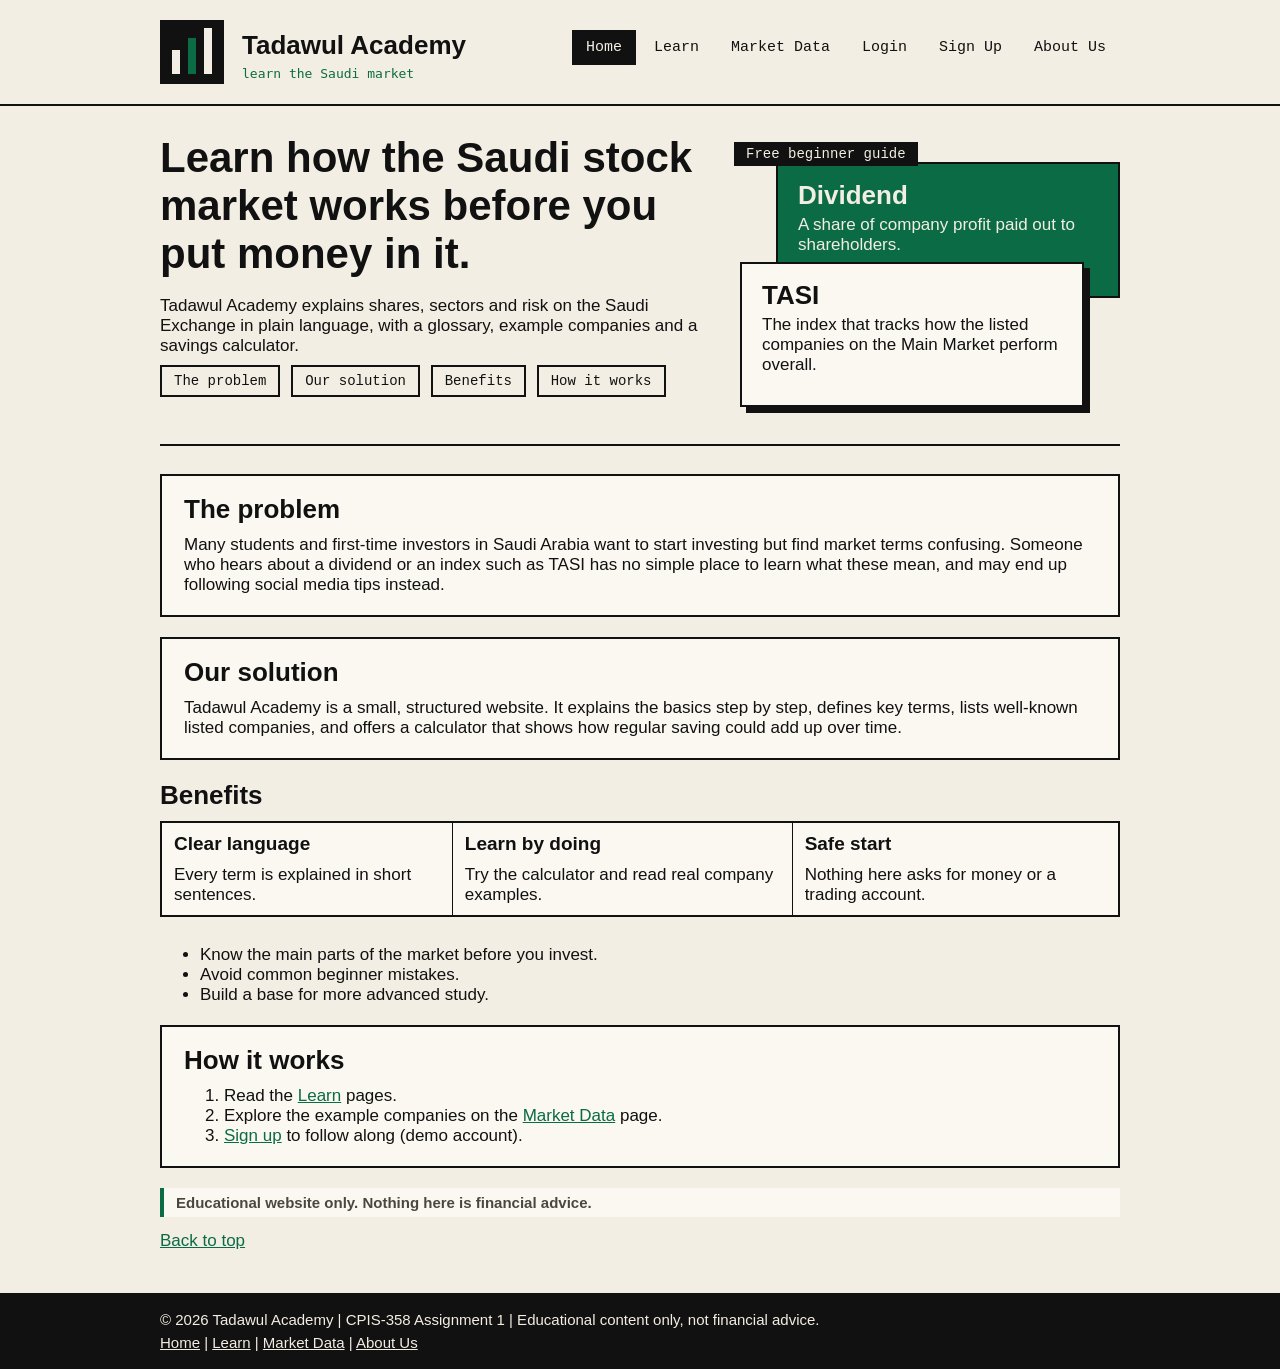
==== index.html @ c4f9986a "Add initial Tadawul Academy site." ====
<!DOCTYPE html>

<!-- index.html: part of the Tadawul Academy website (CPIS-358, Assignment 1) -->
<html lang="en">
<head>
<meta charset="UTF-8">
<meta name="description" content="Beginner guide to the Saudi stock market">
<title>Tadawul Academy | Learn Saudi Stock Market Basics</title>
<link rel="stylesheet" type="text/css" href="css/style.css">
<script src="js/script.js"></script>
<style type="text/css">
/* Internal CSS: used only on the home page */
.hero { position: relative; height: 310px; border-bottom: 2px solid #111111; margin-bottom: 28px; }
.hero-text { width: 540px; }
.jump a { border: 2px solid #111111; padding: 6px 12px; color: #111111; text-decoration: none; font-family: Consolas, "Courier New", monospace; font-size: 14px; margin-right: 6px; }
.jump a:hover { background-color: #111111; color: #F3EEE3; }
.stack { position: absolute; top: 28px; right: 0; width: 380px; height: 250px; }
.layer { position: absolute; width: 300px; padding: 16px 20px; border: 2px solid #111111; }
.layer h2 { margin-bottom: 4px; }
.back { top: 0; right: 0; height: 100px; z-index: 1; background-color: #0B6B45; color: #F3EEE3; }
.back h2 { color: #F3EEE3; }
.front { top: 100px; left: 0; z-index: 2; background-color: #FBF8F1; box-shadow: 6px 6px 0 #111111; }
.badge { position: absolute; top: -20px; left: -6px; z-index: 3; background-color: #111111; color: #F3EEE3; padding: 4px 12px; font-family: Consolas, "Courier New", monospace; font-size: 14px; }
</style>
</head>
<body id="top" onload="showYear()">
<header class="site-header">
<div class="wrap">
<img src="images/logo.svg" class="logo" width="340" height="96" alt="Tadawul Academy logo. Click it to open the About Us page." usemap="#logomap">
<map name="logomap"><area shape="circle" coords="48,48,32" href="about.html" alt="About Us (icon)"><area shape="rect" coords="98,0,340,96" href="about.html" alt="About Us (title)"></map>
<nav>
<ul>
<li><a href="index.html" class="active">Home</a></li>
<li><a href="learn.html">Learn</a><ul class="submenu"><li><a href="learn.html#basics">Market Basics</a></li><li><a href="learn.html#glossary">Glossary</a></li><li><a href="learn.html#first-steps">First Steps</a></li></ul></li>
<li><a href="market.html">Market Data</a></li>
<li><a href="login.html">Login</a></li>
<li><a href="signup.html">Sign Up</a></li>
<li><a href="about.html">About Us</a></li>
</ul>
</nav>
</div>
</header>
<div class="page">
<section class="hero">
<div class="hero-text">
<h1>Learn how the Saudi stock market works before you put money in it.</h1>
<p>Tadawul Academy explains shares, sectors and risk on the Saudi Exchange in plain language, with a glossary, example companies and a savings calculator.</p>
<p class="jump"><a href="#problem">The problem</a> <a href="#solution">Our solution</a> <a href="#benefits">Benefits</a> <a href="#how">How it works</a></p>
</div>
<div class="stack">
<span class="badge">Free beginner guide</span>
<div class="layer back"><h2>Dividend</h2><p>A share of company profit paid out to shareholders.</p></div>
<div class="layer front"><h2>TASI</h2><p>The index that tracks how the listed companies on the Main Market perform overall.</p></div>
</div>
</section>
<article class="card" id="problem">
<h2>The problem</h2>
<p>Many students and first-time investors in Saudi Arabia want to start investing but find market terms confusing. Someone who hears about a dividend or an index such as TASI has no simple place to learn what these mean, and may end up following social media tips instead.</p>
</article>
<article class="card" id="solution">
<h2>Our solution</h2>
<p>Tadawul Academy is a small, structured website. It explains the basics step by step, defines key terms, lists well-known listed companies, and offers a calculator that shows how regular saving could add up over time.</p>
</article>
<section id="benefits">
<h2>Benefits</h2>
<table summary="Three main benefits of the website">
<tr>
<td><h3>Clear language</h3>Every term is explained in short sentences.</td>
<td><h3>Learn by doing</h3>Try the calculator and read real company examples.</td>
<td><h3>Safe start</h3>Nothing here asks for money or a trading account.</td>
</tr>
</table>
<ul>
<li>Know the main parts of the market before you invest.</li>
<li>Avoid common beginner mistakes.</li>
<li>Build a base for more advanced study.</li>
</ul>
</section>
<section id="how" class="card">
<h2>How it works</h2>
<ol>
<li>Read the <a href="learn.html">Learn</a> pages.</li>
<li>Explore the example companies on the <a href="market.html">Market Data</a> page.</li>
<li><a href="signup.html">Sign up</a> to follow along (demo account).</li>
</ol>
</section>
<p class="note" style="font-weight: bold;">Educational website only. Nothing here is financial advice.</p>
<a class="top-link" href="#top">Back to top</a>
</div>
<footer class="site-footer">
<div class="wrap">
<p>&copy; <span id="year">2026</span> Tadawul Academy | CPIS-358 Assignment 1 | Educational content only, not financial advice.</p>
<p><a href="index.html">Home</a> | <a href="learn.html">Learn</a> | <a href="market.html">Market Data</a> | <a href="about.html">About Us</a></p>
</div>
</footer>
</body>
</html>
---- css/style.css ----
/* Tadawul Academy - external style sheet (shared by all pages) */
html { background-color: #111111; }
body { margin: 0; background-color: #F3EEE3; color: #111111; font-family: Arial, Helvetica, sans-serif; font-size: 17px; }
h1, h2, h3 { color: #111111; margin-top: 0; margin-bottom: 10px; }
h1 { font-size: 42px; margin-bottom: 18px; }
h2 { font-size: 26px; }
h3 { font-size: 19px; }
p { margin-top: 0; margin-bottom: 14px; }
a { color: #0B6B45; }
a:hover { color: #111111; }
ul, ol { margin-top: 0; margin-bottom: 14px; }

/* Master page: header and menu */
.wrap { width: 960px; margin: 0 auto; position: relative; }
.site-header { position: relative; z-index: 100; background-color: #F3EEE3; border-bottom: 2px solid #111111; height: 104px; }
.logo { float: left; margin-top: 4px; margin-left: -16px; }
.site-header nav { float: right; margin-top: 30px; }
.site-header nav ul { list-style: none; margin: 0; padding: 0; }
.site-header nav li { float: left; position: relative; margin-left: 4px; }
.site-header nav a { display: block; color: #111111; text-decoration: none; padding: 7px 12px; font-family: Consolas, "Courier New", monospace; font-size: 15px; border: 2px solid #F3EEE3; }
.site-header nav a:hover { border-color: #111111; color: #111111; }
.site-header nav .active { background-color: #111111; color: #F3EEE3; border-color: #111111; }
.site-header nav .active:hover { color: #F3EEE3; }
.submenu { display: none; position: absolute; top: 100%; left: 0; width: 190px; z-index: 200; background-color: #FBF8F1; border: 2px solid #111111; box-shadow: 4px 4px 0 #111111; }
.site-header li:hover .submenu { display: block; }
.site-header .submenu li { float: none; margin-left: 0; }

/* Page body */
.page { width: 960px; margin: 0 auto; padding-top: 28px; padding-bottom: 10px; position: relative; }
.side { position: absolute; top: 76px; right: 0; width: 400px; }
.card { background-color: #FBF8F1; border: 2px solid #111111; padding: 18px 22px 6px 22px; margin-top: 20px; margin-bottom: 20px; }
.shadow { box-shadow: 6px 6px 0 #111111; }
.note { border-left: 4px solid #0B6B45; background-color: #FBF8F1; padding: 6px 12px; color: #4A4741; font-size: 15px; }
.top-link { display: block; margin-top: 8px; }

/* Tables */
table { width: 100%; border-collapse: collapse; background-color: #FBF8F1; border: 2px solid #111111; margin-bottom: 28px; }
caption { text-align: left; font-weight: bold; padding-bottom: 8px; }
th { background-color: #111111; color: #F3EEE3; text-align: left; }
th, td { border: 1px solid #111111; padding: 10px 12px; text-align: left; }
tr.alt { background-color: #F3EEE3; }
.mono { font-family: Consolas, "Courier New", monospace; }

/* Forms */
.form-box { width: 440px; }
label { display: block; margin-top: 14px; margin-bottom: 4px; font-weight: bold; }
.field { width: 320px; padding: 8px 10px; border: 2px solid #111111; background-color: #FBF8F1; font-family: Arial, Helvetica, sans-serif; font-size: 16px; color: #111111; }
.pick { width: 344px; }
.field:focus { border-color: #0B6B45; background-color: #FFFFFF; }
.inline { display: inline; font-weight: normal; margin-top: 0; margin-bottom: 0; margin-right: 14px; }
.error { color: #9B1C1C; font-size: 15px; margin-top: 2px; margin-bottom: 0; }
.msg { color: #0B6B45; font-weight: bold; margin-top: 14px; }
.result { margin-top: 14px; padding: 12px 14px; border: 2px solid #0B6B45; background-color: #FBF8F1; font-weight: bold; }
.btn { background-color: #111111; color: #F3EEE3; border: 2px solid #111111; padding: 10px 22px; font-family: Arial, Helvetica, sans-serif; font-size: 16px; font-weight: bold; box-shadow: 4px 4px 0 #0B6B45; margin-top: 16px; margin-right: 12px; }
.btn:hover { background-color: #0B6B45; border-color: #0B6B45; }

/* Footer */
.site-footer { background-color: #111111; color: #F3EEE3; padding-top: 18px; padding-bottom: 12px; margin-top: 32px; font-size: 15px; }
.site-footer p { margin-bottom: 6px; }
.site-footer a { color: #F3EEE3; }

/* Print: plain white page, no header or footer */
@media print {
  body { background-color: #FFFFFF; }
  .site-header, .site-footer { display: none; }
}
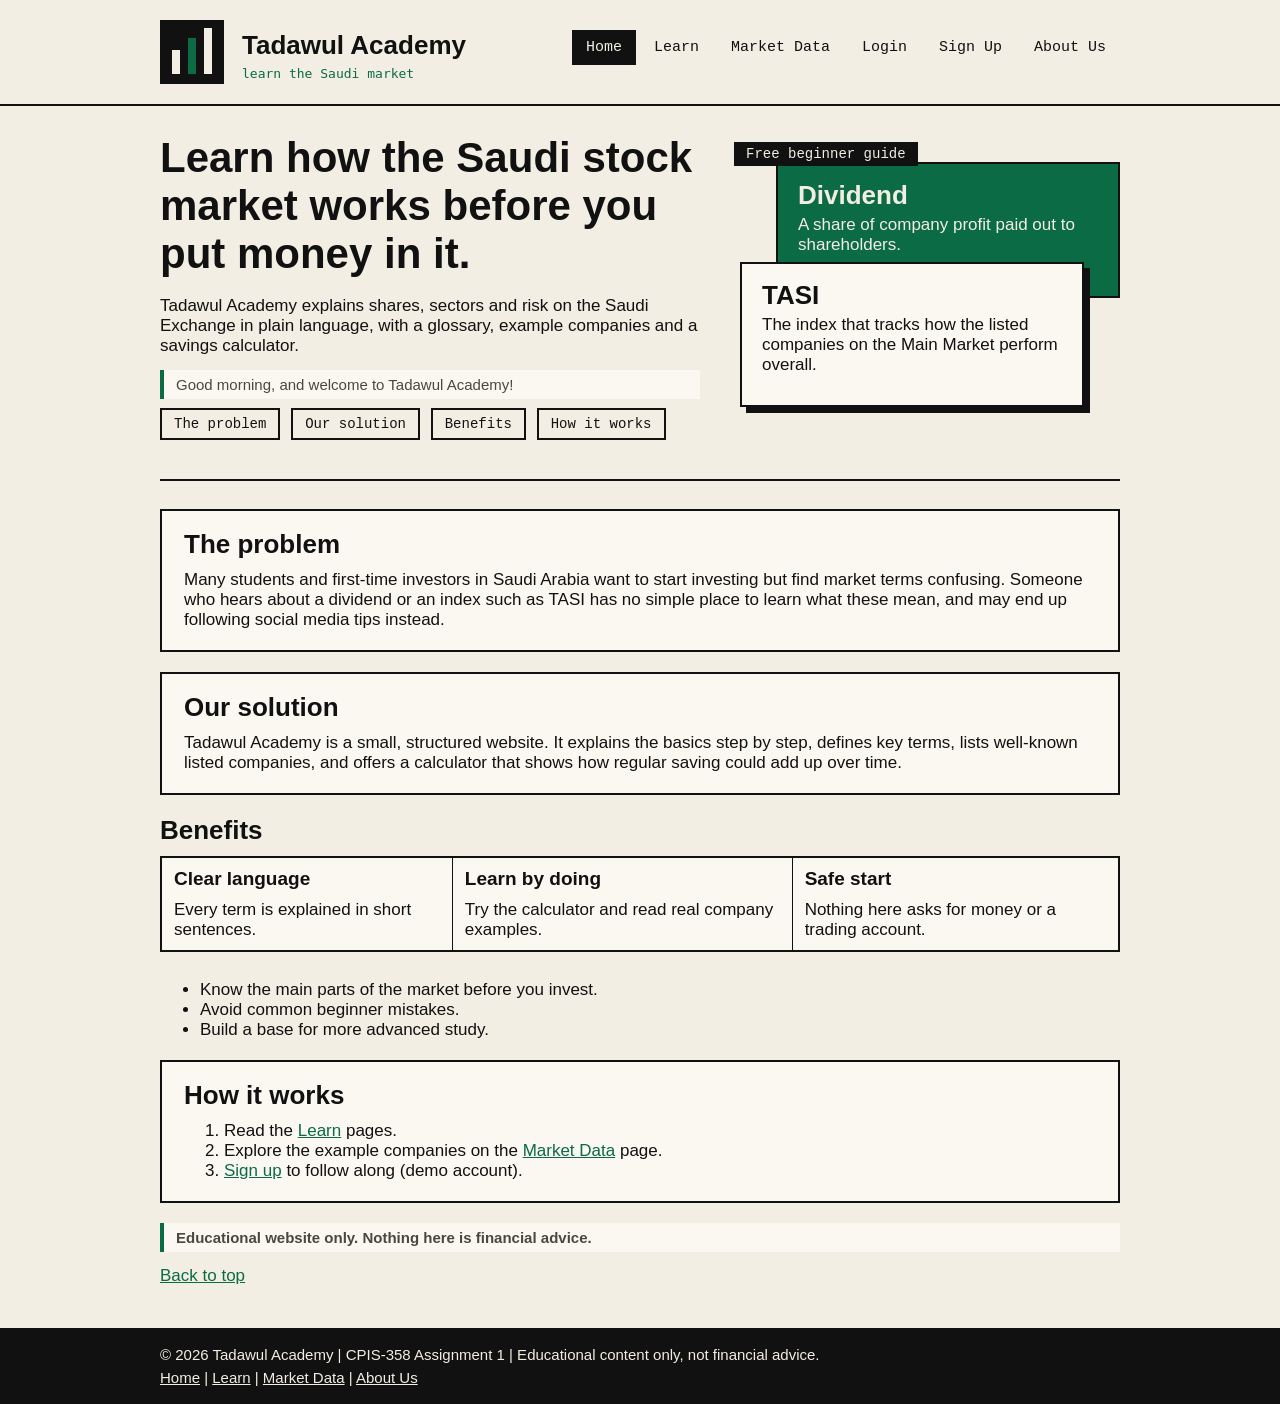
==== commit 8e7a801d: "Add time-based greeting to home page" ====
--- a/index.html
+++ b/index.html
@@ -10,7 +10,7 @@
 <script src="js/script.js"></script>
 <style type="text/css">
 /* Internal CSS: used only on the home page */
-.hero { position: relative; height: 310px; border-bottom: 2px solid #111111; margin-bottom: 28px; }
+.hero { position: relative; height: 345px; border-bottom: 2px solid #111111; margin-bottom: 28px; }
 .hero-text { width: 540px; }
 .jump a { border: 2px solid #111111; padding: 6px 12px; color: #111111; text-decoration: none; font-family: Consolas, "Courier New", monospace; font-size: 14px; margin-right: 6px; }
 .jump a:hover { background-color: #111111; color: #F3EEE3; }
@@ -23,7 +23,7 @@
 .badge { position: absolute; top: -20px; left: -6px; z-index: 3; background-color: #111111; color: #F3EEE3; padding: 4px 12px; font-family: Consolas, "Courier New", monospace; font-size: 14px; }
 </style>
 </head>
-<body id="top" onload="showYear()">
+<body id="top" onload="showYear(); showGreeting()">
 <header class="site-header">
 <div class="wrap">
 <img src="images/logo.svg" class="logo" width="340" height="96" alt="Tadawul Academy logo. Click it to open the About Us page." usemap="#logomap">
@@ -45,6 +45,7 @@
 <div class="hero-text">
 <h1>Learn how the Saudi stock market works before you put money in it.</h1>
 <p>Tadawul Academy explains shares, sectors and risk on the Saudi Exchange in plain language, with a glossary, example companies and a savings calculator.</p>
+<p id="greeting" class="note"></p>
 <p class="jump"><a href="#problem">The problem</a> <a href="#solution">Our solution</a> <a href="#benefits">Benefits</a> <a href="#how">How it works</a></p>
 </div>
 <div class="stack">
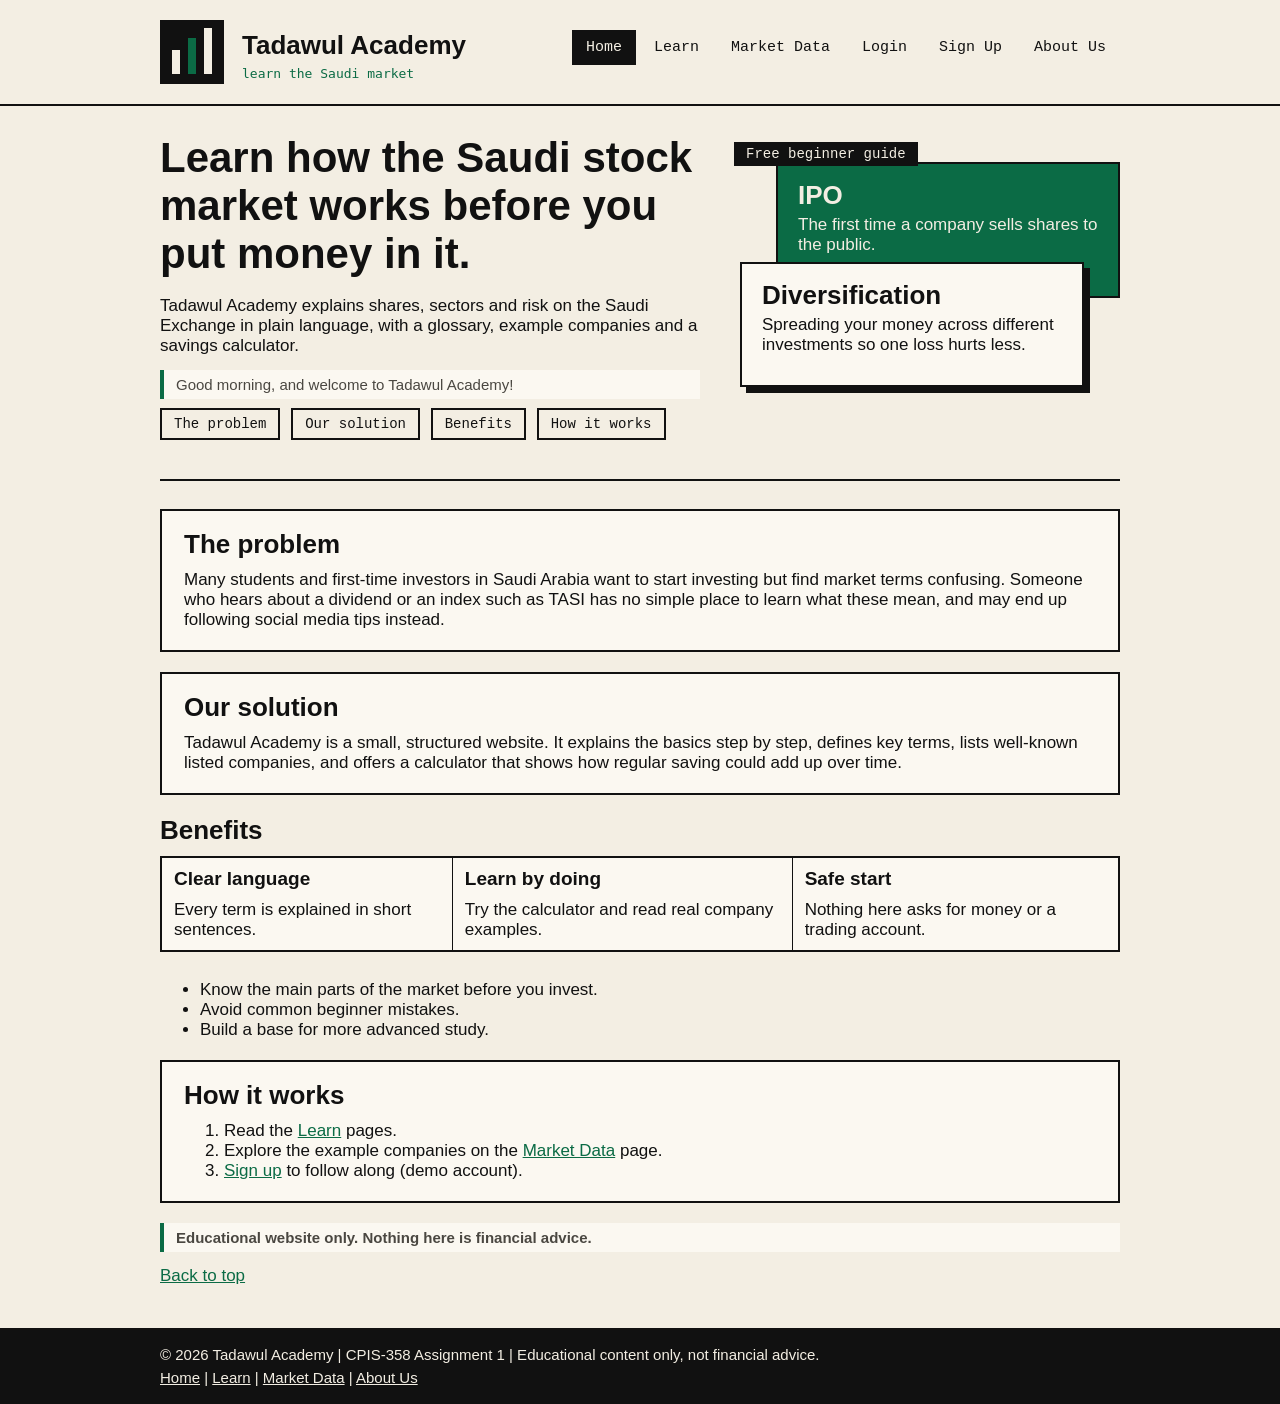
==== commit d952c66a: "Replace hero cards with new glossary terms" ====
--- a/index.html
+++ b/index.html
@@ -50,8 +50,8 @@
 </div>
 <div class="stack">
 <span class="badge">Free beginner guide</span>
-<div class="layer back"><h2>Dividend</h2><p>A share of company profit paid out to shareholders.</p></div>
-<div class="layer front"><h2>TASI</h2><p>The index that tracks how the listed companies on the Main Market perform overall.</p></div>
+<div class="layer back"><h2>IPO</h2><p>The first time a company sells shares to the public.</p></div>
+<div class="layer front"><h2>Diversification</h2><p>Spreading your money across different investments so one loss hurts less.</p></div>
 </div>
 </section>
 <article class="card" id="problem">
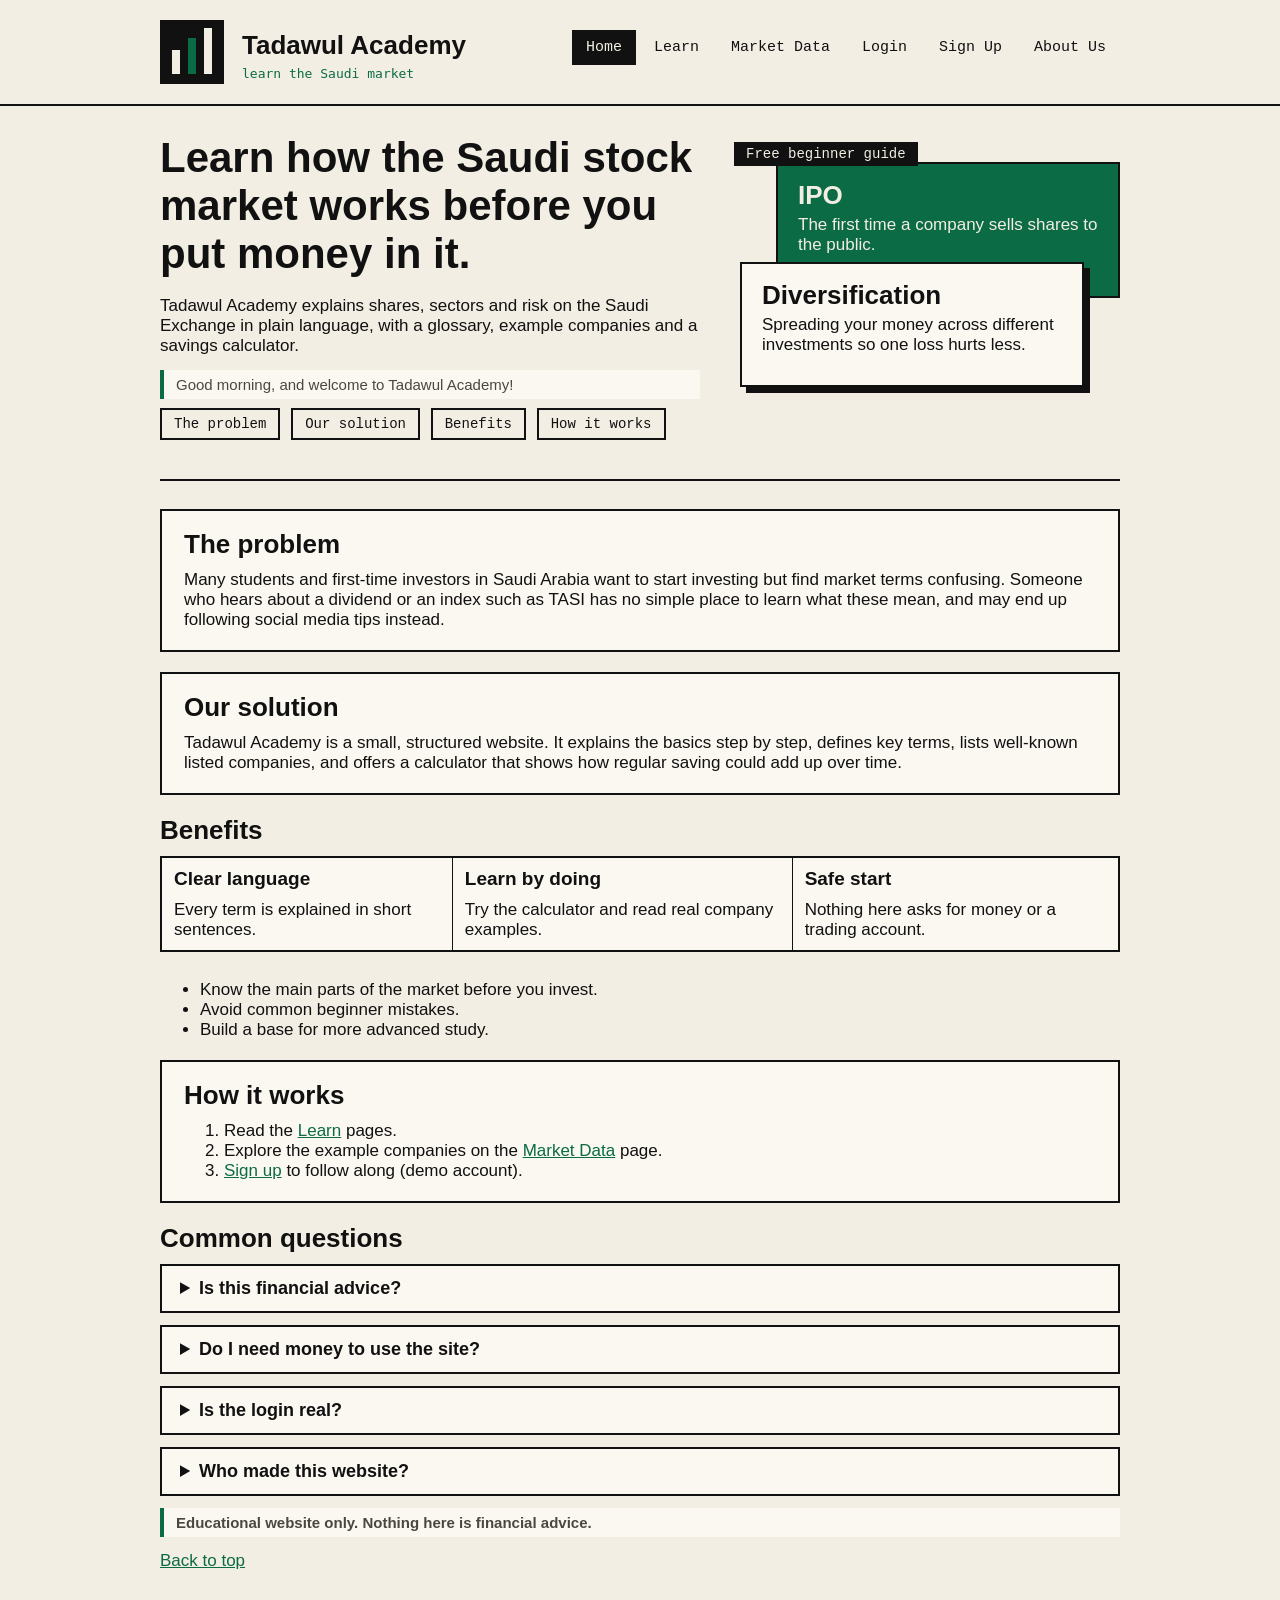
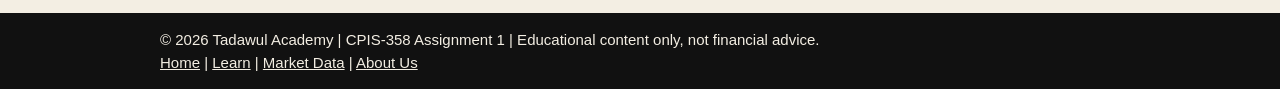
==== commit 9d029d97: "Add FAQ section to home page" ====
--- a/index.html
+++ b/index.html
@@ -21,6 +21,10 @@
 .back h2 { color: #F3EEE3; }
 .front { top: 100px; left: 0; z-index: 2; background-color: #FBF8F1; box-shadow: 6px 6px 0 #111111; }
 .badge { position: absolute; top: -20px; left: -6px; z-index: 3; background-color: #111111; color: #F3EEE3; padding: 4px 12px; font-family: Consolas, "Courier New", monospace; font-size: 14px; }
+.faq-item { background-color: #FBF8F1; border: 2px solid #111111; padding: 12px 18px; margin-bottom: 12px; }
+.faq-item:hover { box-shadow: 5px 5px 0 #0B6B45; }
+.faq-item summary { font-weight: bold; font-size: 18px; }
+.faq-item p { margin-top: 12px; margin-bottom: 0; padding-top: 12px; border-top: 1px solid #111111; }
 </style>
 </head>
 <body id="top" onload="showYear(); showGreeting()">
@@ -85,6 +89,25 @@
 <li><a href="signup.html">Sign up</a> to follow along (demo account).</li>
 </ol>
 </section>
+<section id="faq">
+<h2>Common questions</h2>
+<details class="faq-item">
+<summary>Is this financial advice?</summary>
+<p>No. Tadawul Academy is an educational project. It never tells you what to buy or sell.</p>
+</details>
+<details class="faq-item">
+<summary>Do I need money to use the site?</summary>
+<p>No. Everything here is free, and no payment details are ever asked for.</p>
+</details>
+<details class="faq-item">
+<summary>Is the login real?</summary>
+<p>No. The login and sign-up pages are demos, so nothing you type is saved.</p>
+</details>
+<details class="faq-item">
+<summary>Who made this website?</summary>
+<p>Two Information Systems students at King Abdulaziz University, for the CPIS-358 course. See the <a href="about.html">About Us</a> page.</p>
+</details>
+</section>
 <p class="note" style="font-weight: bold;">Educational website only. Nothing here is financial advice.</p>
 <a class="top-link" href="#top">Back to top</a>
 </div>
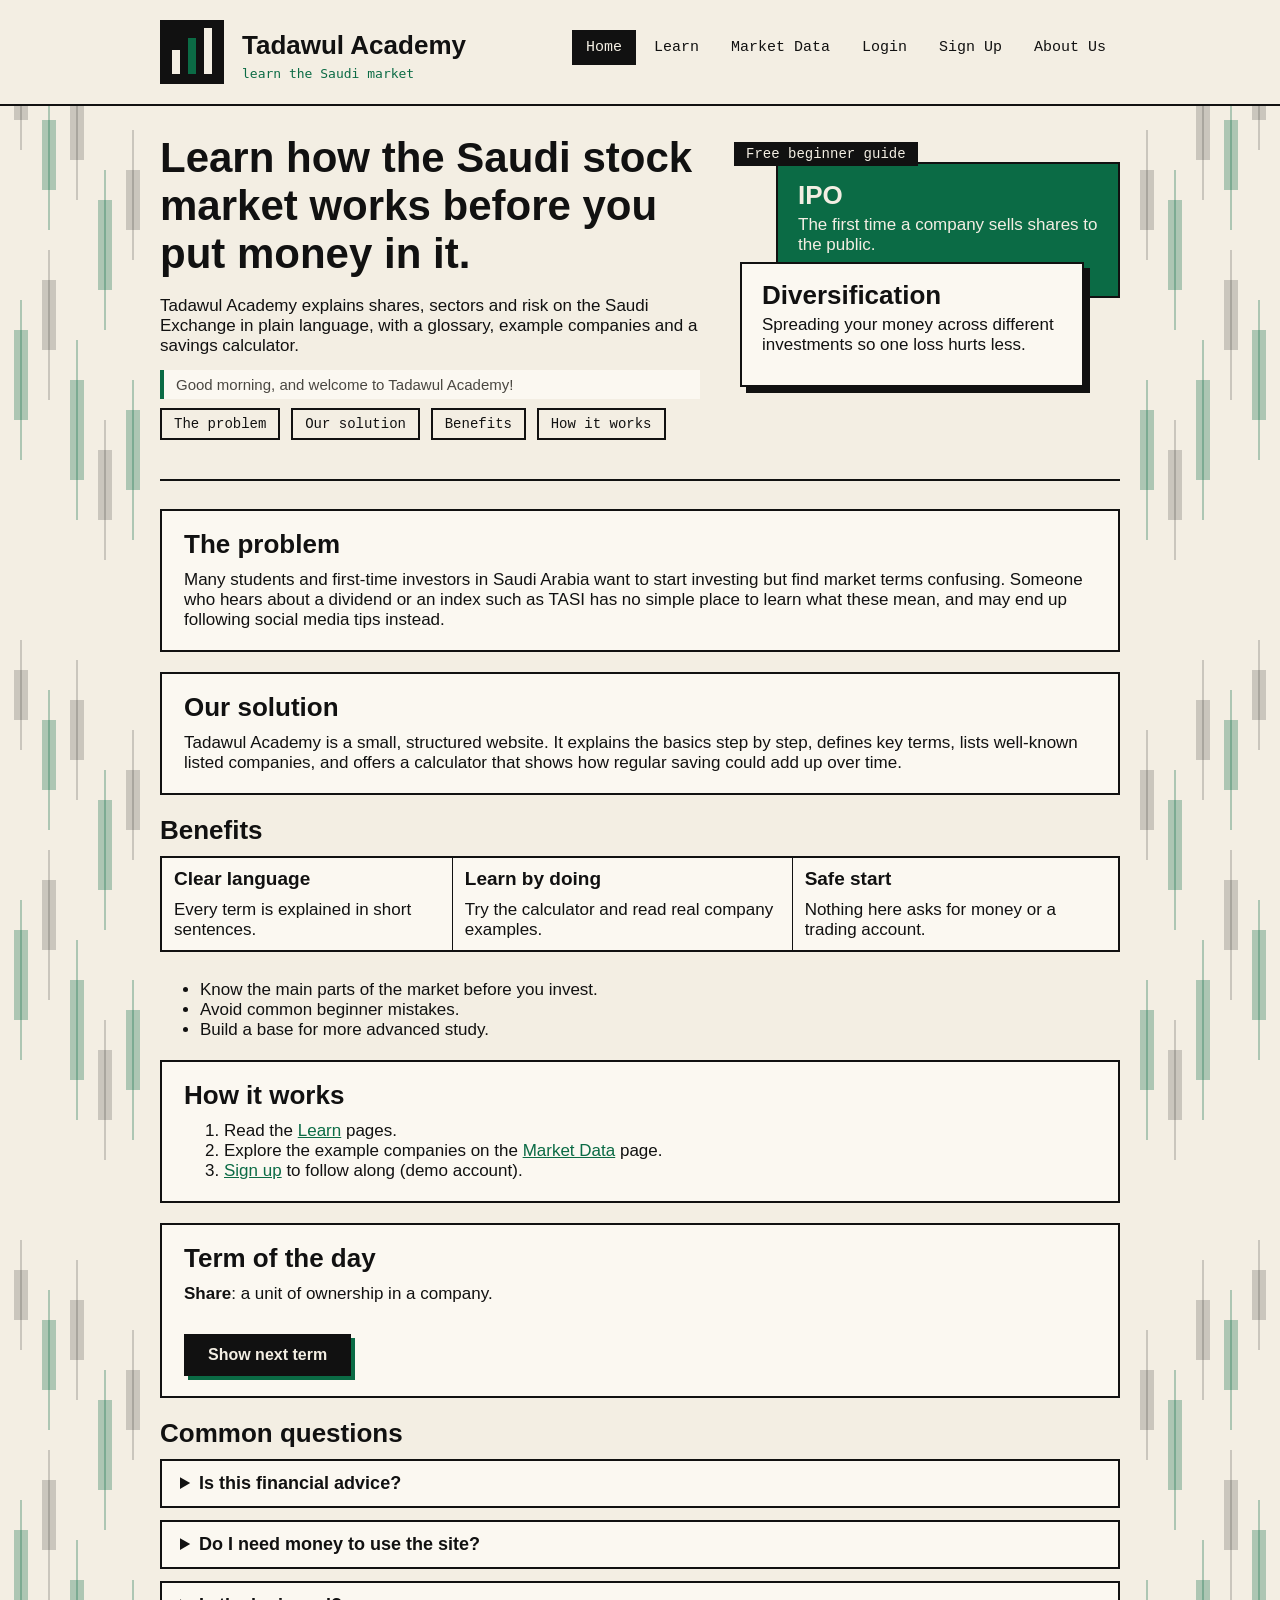
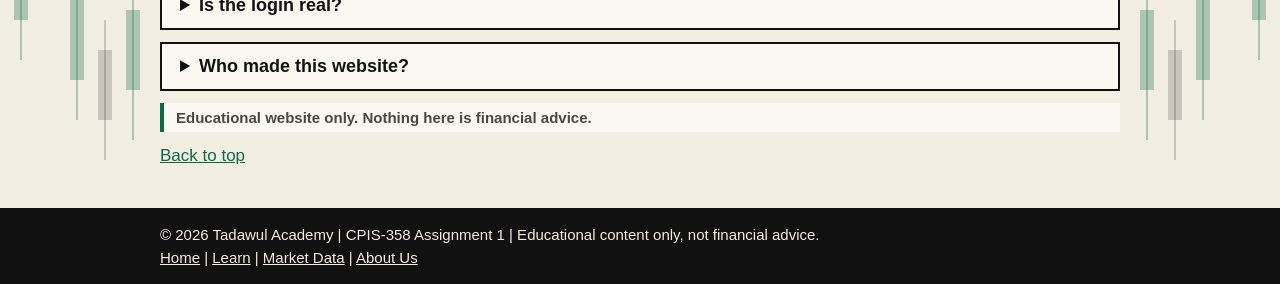
==== commit 1f0c4896: "Add term of the day with switch statement." ====
--- a/index.html
+++ b/index.html
@@ -27,7 +27,7 @@
 .faq-item p { margin-top: 12px; margin-bottom: 0; padding-top: 12px; border-top: 1px solid #111111; }
 </style>
 </head>
-<body id="top" onload="showYear(); showGreeting()">
+<body id="top" onload="showYear(); showGreeting(); showTerm()">
 <header class="site-header">
 <div class="wrap">
 <img src="images/logo.svg" class="logo" width="340" height="96" alt="Tadawul Academy logo. Click it to open the About Us page." usemap="#logomap">
@@ -89,6 +89,11 @@
 <li><a href="signup.html">Sign up</a> to follow along (demo account).</li>
 </ol>
 </section>
+<section class="card" id="term">
+<h2>Term of the day</h2>
+<p id="termText"></p>
+<p><input type="button" class="btn" value="Show next term" onclick="nextTerm()"></p>
+</section>
 <section id="faq">
 <h2>Common questions</h2>
 <details class="faq-item">
@@ -118,4 +123,4 @@
 </div>
 </footer>
 </body>
-</html>
+</html>
--- a/css/style.css
+++ b/css/style.css
@@ -1,6 +1,9 @@
 /* Tadawul Academy - external style sheet (shared by all pages) */
 html { background-color: #111111; }
-body { margin: 0; background-color: #F3EEE3; color: #111111; font-family: Arial, Helvetica, sans-serif; font-size: 17px; }
+body { margin: 0; background-color: #F3EEE3; color: #111111; font-family: Arial, Helvetica, sans-serif; font-size: 17px;
+  background-image: url(../images/side-left.png), url(../images/side-right.png);
+  background-position: left top, right top;
+  background-repeat: repeat-y, repeat-y; }
 h1, h2, h3 { color: #111111; margin-top: 0; margin-bottom: 10px; }
 h1 { font-size: 42px; margin-bottom: 18px; }
 h2 { font-size: 26px; }
@@ -48,7 +51,7 @@
 .pick { width: 344px; }
 .field:focus { border-color: #0B6B45; background-color: #FFFFFF; }
 .inline { display: inline; font-weight: normal; margin-top: 0; margin-bottom: 0; margin-right: 14px; }
-.error { color: #9B1C1C; font-size: 15px; margin-top: 2px; margin-bottom: 0; }
+.error { color: #9B1C1C; font-size: 15px; margin-top: 2px; margin-bottom: 0; height: 22px; }
 .msg { color: #0B6B45; font-weight: bold; margin-top: 14px; }
 .result { margin-top: 14px; padding: 12px 14px; border: 2px solid #0B6B45; background-color: #FBF8F1; font-weight: bold; }
 .btn { background-color: #111111; color: #F3EEE3; border: 2px solid #111111; padding: 10px 22px; font-family: Arial, Helvetica, sans-serif; font-size: 16px; font-weight: bold; box-shadow: 4px 4px 0 #0B6B45; margin-top: 16px; margin-right: 12px; }
@@ -63,4 +66,4 @@
 @media print {
   body { background-color: #FFFFFF; }
   .site-header, .site-footer { display: none; }
-}
+}
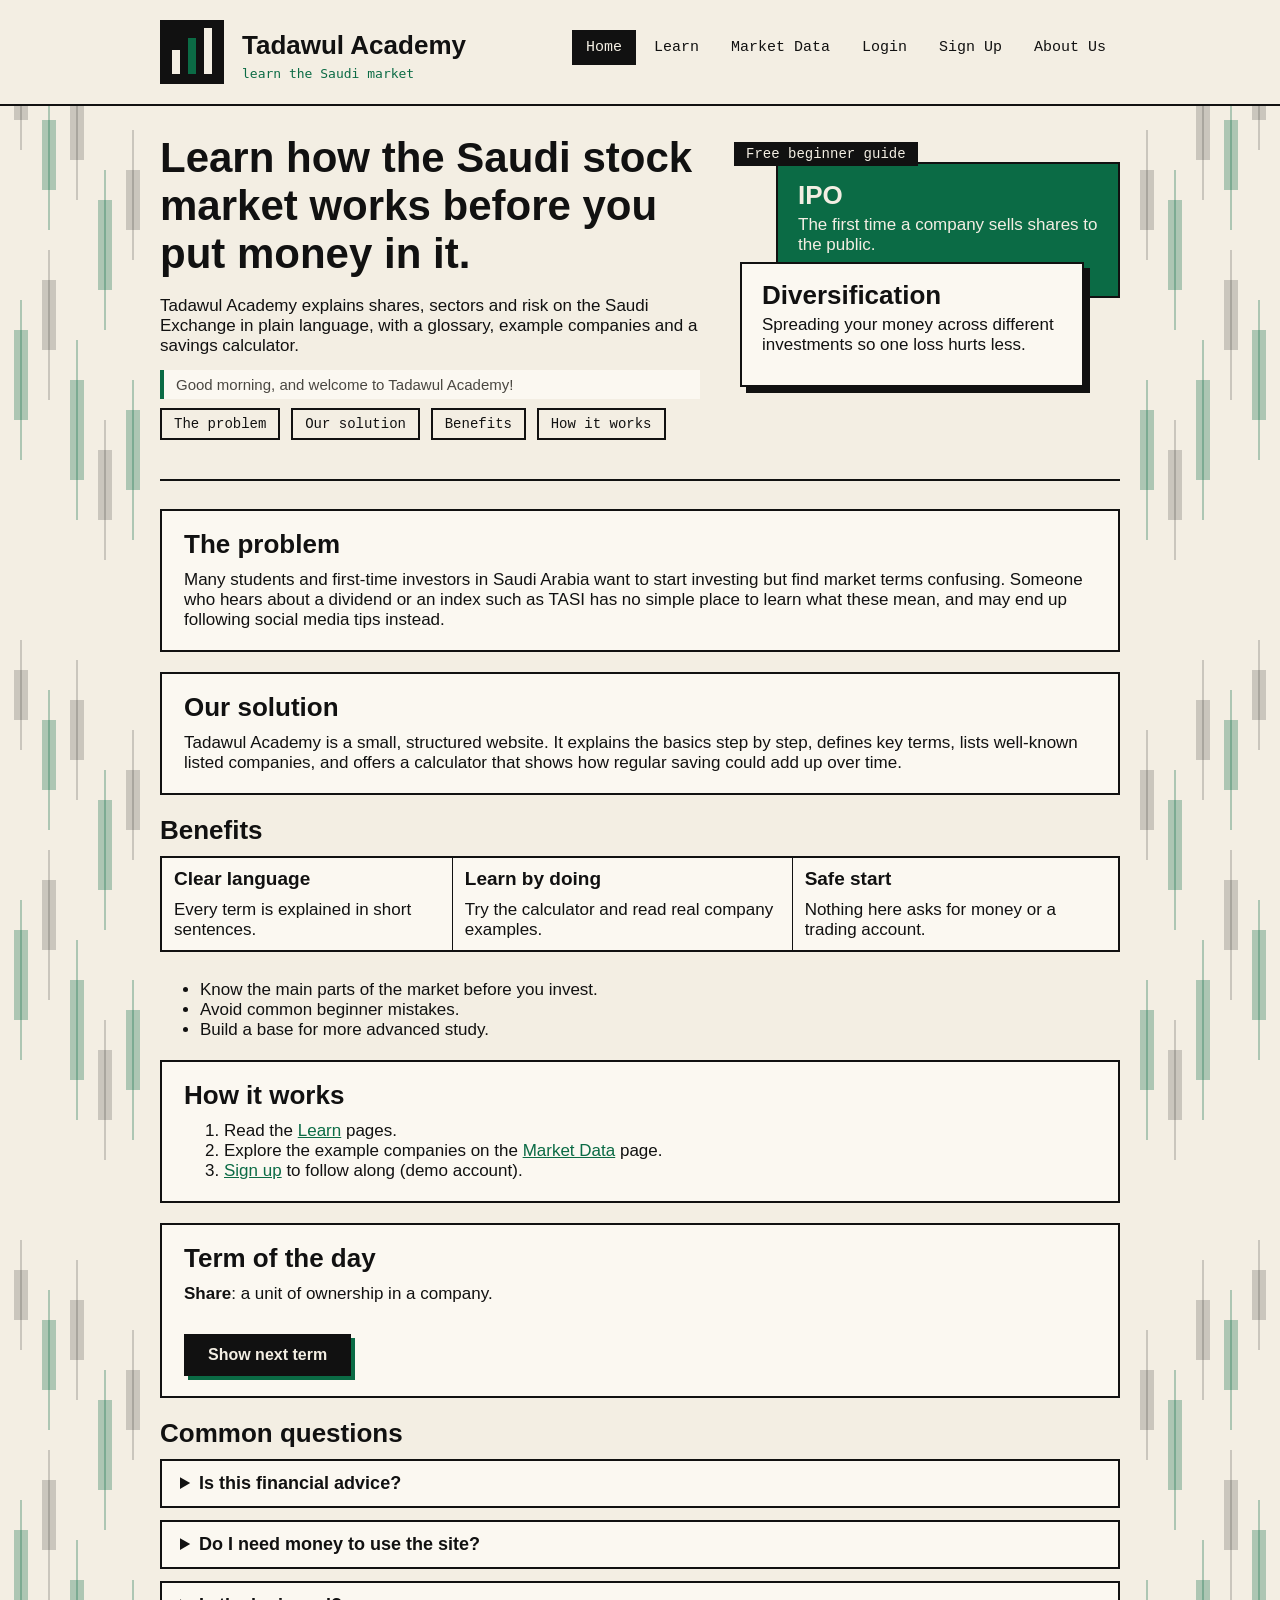
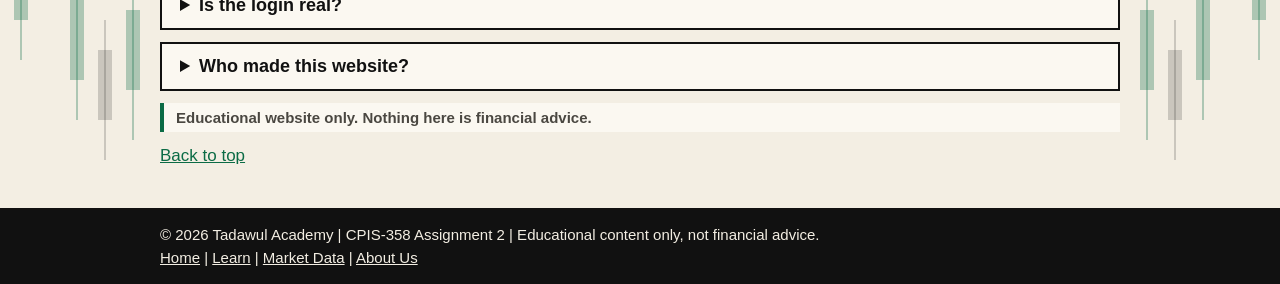
==== commit 2f8ef201: "Update footer text for Assignment 2." ====
--- a/index.html
+++ b/index.html
@@ -1,6 +1,6 @@
 <!DOCTYPE html>
 
-<!-- index.html: part of the Tadawul Academy website (CPIS-358, Assignment 1) -->
+<!-- index.html: part of the Tadawul Academy website (CPIS-358, Assignment 2) -->
 <html lang="en">
 <head>
 <meta charset="UTF-8">
@@ -118,7 +118,7 @@
 </div>
 <footer class="site-footer">
 <div class="wrap">
-<p>&copy; <span id="year">2026</span> Tadawul Academy | CPIS-358 Assignment 1 | Educational content only, not financial advice.</p>
+<p>&copy; <span id="year">2026</span> Tadawul Academy | CPIS-358 Assignment 2 | Educational content only, not financial advice.</p>
 <p><a href="index.html">Home</a> | <a href="learn.html">Learn</a> | <a href="market.html">Market Data</a> | <a href="about.html">About Us</a></p>
 </div>
 </footer>
